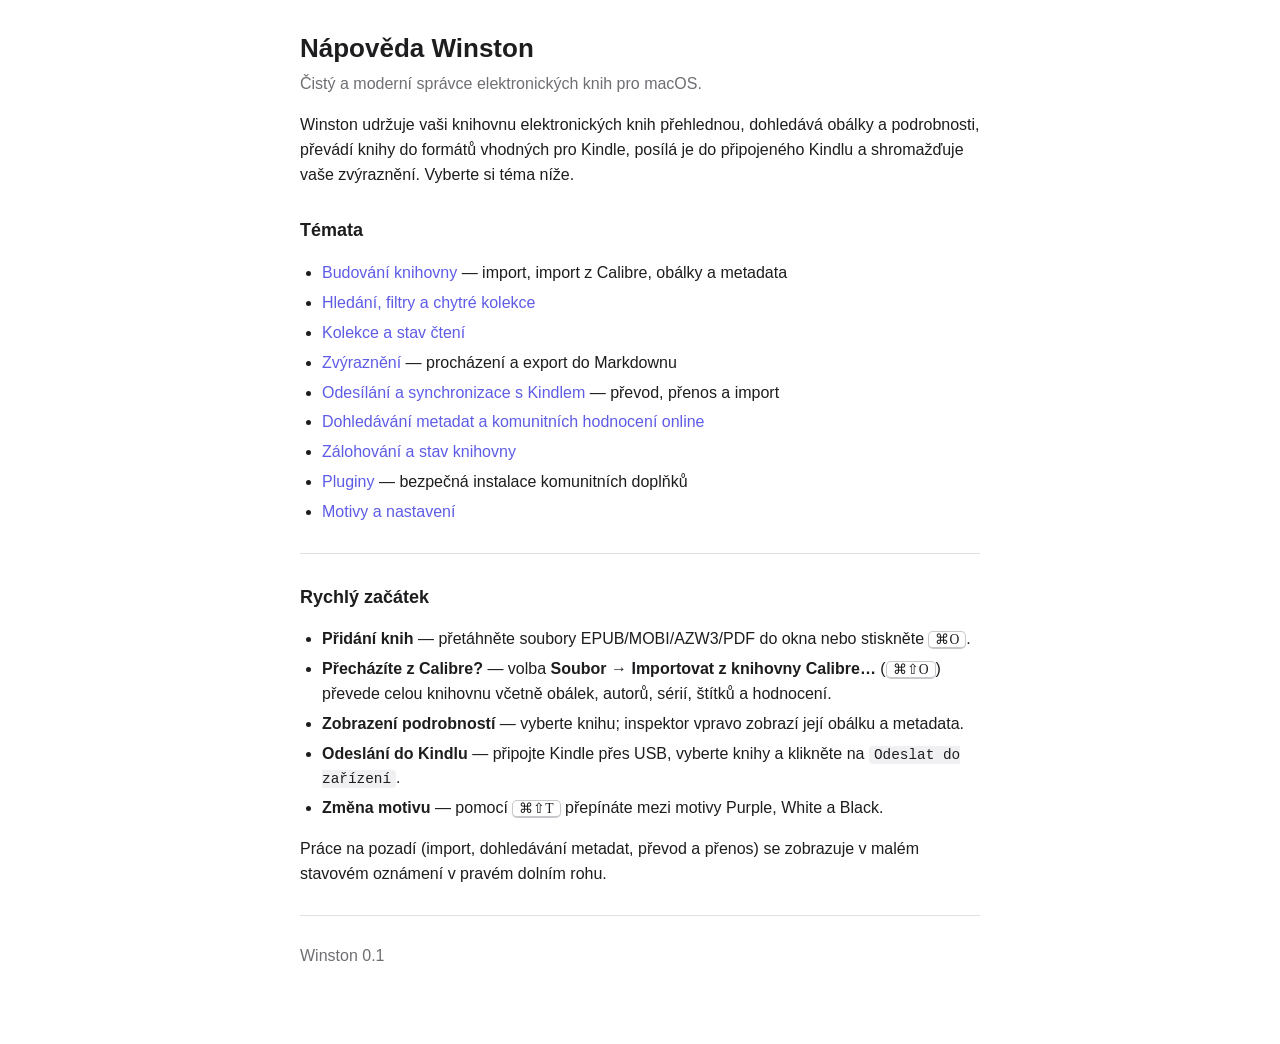
==== Winston/Help/WinstonHelp.help/Contents/Resources/cs.lproj/index.html @ a004639d "feat(help): localize the help book" ====
<!DOCTYPE html>
<html lang="cs">
<head>
    <meta charset="UTF-8">
    <meta name="AppleTitle" content="cz.annajung.Winston.helpbook">
    <meta name="robots" content="anchors">
    <meta name="description" content="Nápověda k aplikaci Winston, správci elektronických knih pro macOS.">
    <title>Nápověda Winston</title>
    <link rel="stylesheet" href="sty/winston.css">
</head>
<body>
    <h1>Nápověda Winston</h1>
    <p class="subtitle">Čistý a moderní správce elektronických knih pro macOS.</p>

    <p>Winston udržuje vaši knihovnu elektronických knih přehlednou, dohledává obálky
    a podrobnosti, převádí knihy do formátů vhodných pro Kindle, posílá je do připojeného
    Kindlu a shromažďuje vaše zvýraznění. Vyberte si téma níže.</p>

    <h2>Témata</h2>
    <ul>
        <li><a href="library.html">Budování knihovny</a> — import, import z Calibre, obálky a metadata</li>
        <li><a href="library.html#search">Hledání, filtry a chytré kolekce</a></li>
        <li><a href="library.html#collections">Kolekce a stav čtení</a></li>
        <li><a href="library.html#highlights">Zvýraznění</a> — procházení a export do Markdownu</li>
        <li><a href="kindle.html">Odesílání a synchronizace s Kindlem</a> — převod, přenos a import</li>
        <li><a href="library.html#online">Dohledávání metadat a komunitních hodnocení online</a></li>
        <li><a href="library.html#backup">Zálohování a stav knihovny</a></li>
        <li><a href="plugins.html">Pluginy</a> — bezpečná instalace komunitních doplňků</li>
        <li><a href="kindle.html#themes">Motivy a nastavení</a></li>
    </ul>

    <hr>

    <h2>Rychlý začátek</h2>
    <ul>
        <li><b>Přidání knih</b> — přetáhněte soubory EPUB/MOBI/AZW3/PDF do okna nebo stiskněte <kbd>⌘O</kbd>.</li>
        <li><b>Přecházíte z Calibre?</b> — volba <b>Soubor → Importovat z knihovny Calibre…</b> (<kbd>⌘⇧O</kbd>) převede celou knihovnu včetně obálek, autorů, sérií, štítků a hodnocení.</li>
        <li><b>Zobrazení podrobností</b> — vyberte knihu; inspektor vpravo zobrazí její obálku a metadata.</li>
        <li><b>Odeslání do Kindlu</b> — připojte Kindle přes USB, vyberte knihy a klikněte na <span class="badge">Odeslat do zařízení</span>.</li>
        <li><b>Změna motivu</b> — pomocí <kbd>⌘⇧T</kbd> přepínáte mezi motivy Purple, White a Black.</li>
    </ul>

    <p>Práce na pozadí (import, dohledávání metadat, převod a přenos)
    se zobrazuje v malém stavovém oznámení v pravém dolním rohu.</p>

    <hr>
    <p class="subtitle">Winston 0.1</p>
</body>
</html>
---- Winston/Help/WinstonHelp.help/Contents/Resources/cs.lproj/sty/winston.css ----
:root { color-scheme: light dark; }
body {
    font: -apple-system-body;
    font-family: -apple-system, "SF Pro Text", Helvetica, sans-serif;
    line-height: 1.55;
    margin: 0 auto;
    max-width: 680px;
    padding: 28px 32px 60px;
    color: #1d1d1f;
}
@media (prefers-color-scheme: dark) {
    body { color: #f5f5f7; background: #1e1e1e; }
    a { color: #0a84ff; }
    code, .badge { background: #2c2c2e; }
    hr { border-color: #3a3a3c; }
}
h1 { font-size: 26px; font-weight: 800; margin: 0 0 4px; }
h2 { font-size: 18px; font-weight: 700; margin: 30px 0 8px; }
.subtitle { color: #6e6e73; margin-top: 0; }
a { color: #5e5ce6; text-decoration: none; }
a:hover { text-decoration: underline; }
ul { padding-left: 22px; }
li { margin: 5px 0; }
code, .badge {
    font-family: "SF Mono", ui-monospace, Menlo, monospace;
    font-size: 0.9em; background: #f0f0f2; padding: 1px 5px; border-radius: 4px;
}
hr { border: 0; border-top: 1px solid #e0e0e2; margin: 28px 0; }
.nav a { margin-right: 14px; font-weight: 600; }
kbd {
    font-family: -apple-system; border: 1px solid #c7c7cc; border-bottom-width: 2px;
    border-radius: 5px; padding: 0 6px; font-size: 0.85em;
}
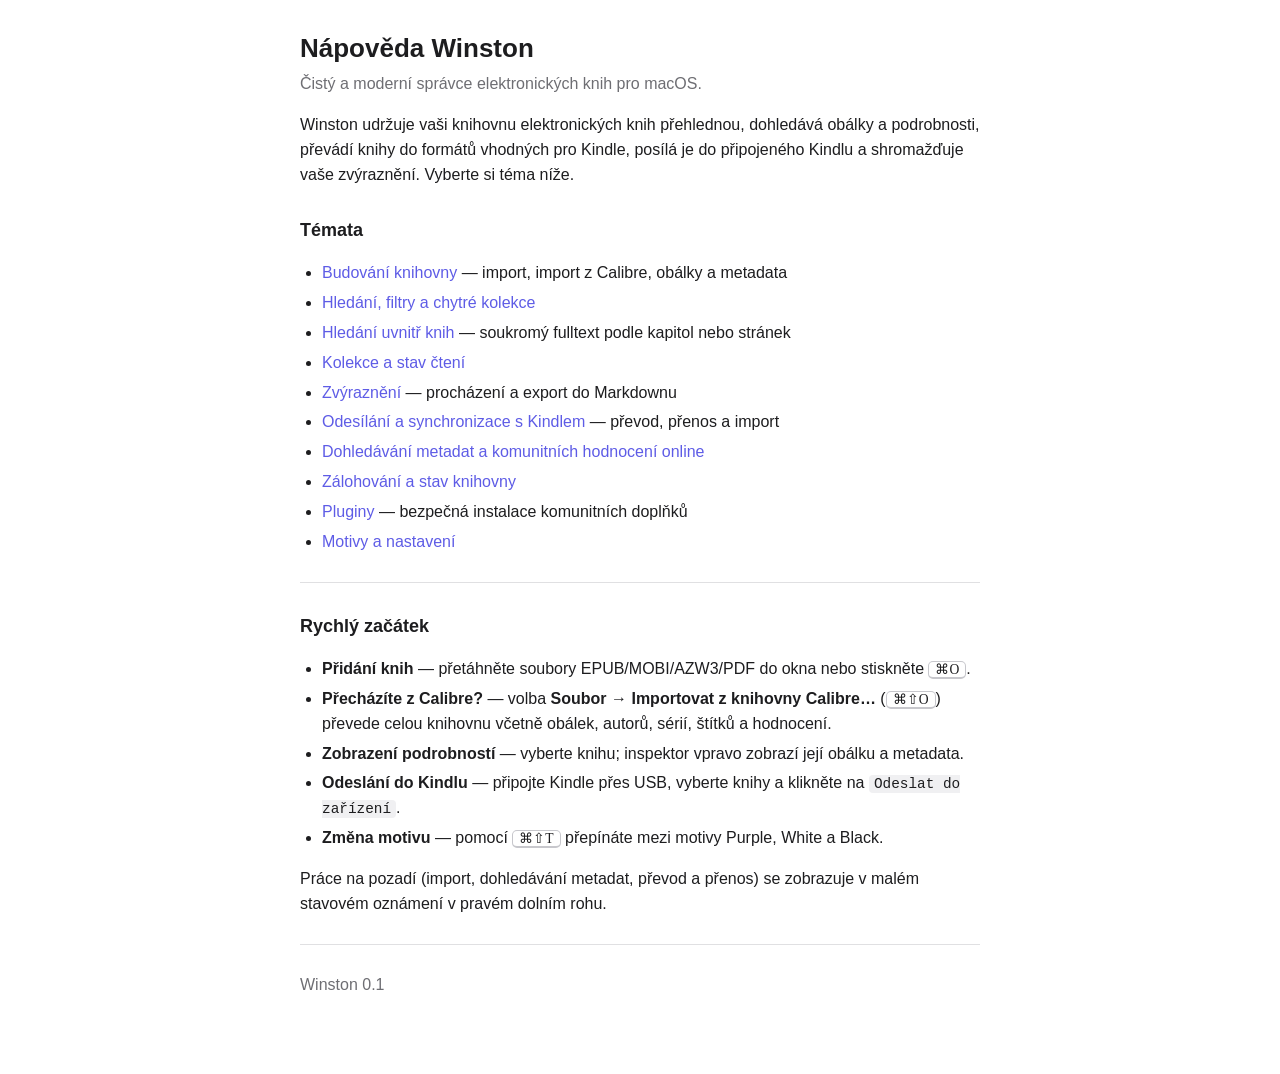
==== commit 73723db1: "feat(search): add local full-text book search" ====
--- a/Winston/Help/WinstonHelp.help/Contents/Resources/cs.lproj/index.html
+++ b/Winston/Help/WinstonHelp.help/Contents/Resources/cs.lproj/index.html
@@ -20,6 +20,7 @@
     <ul>
         <li><a href="library.html">Budování knihovny</a> — import, import z Calibre, obálky a metadata</li>
         <li><a href="library.html#search">Hledání, filtry a chytré kolekce</a></li>
+        <li><a href="library.html#full-text">Hledání uvnitř knih</a> — soukromý fulltext podle kapitol nebo stránek</li>
         <li><a href="library.html#collections">Kolekce a stav čtení</a></li>
         <li><a href="library.html#highlights">Zvýraznění</a> — procházení a export do Markdownu</li>
         <li><a href="kindle.html">Odesílání a synchronizace s Kindlem</a> — převod, přenos a import</li>
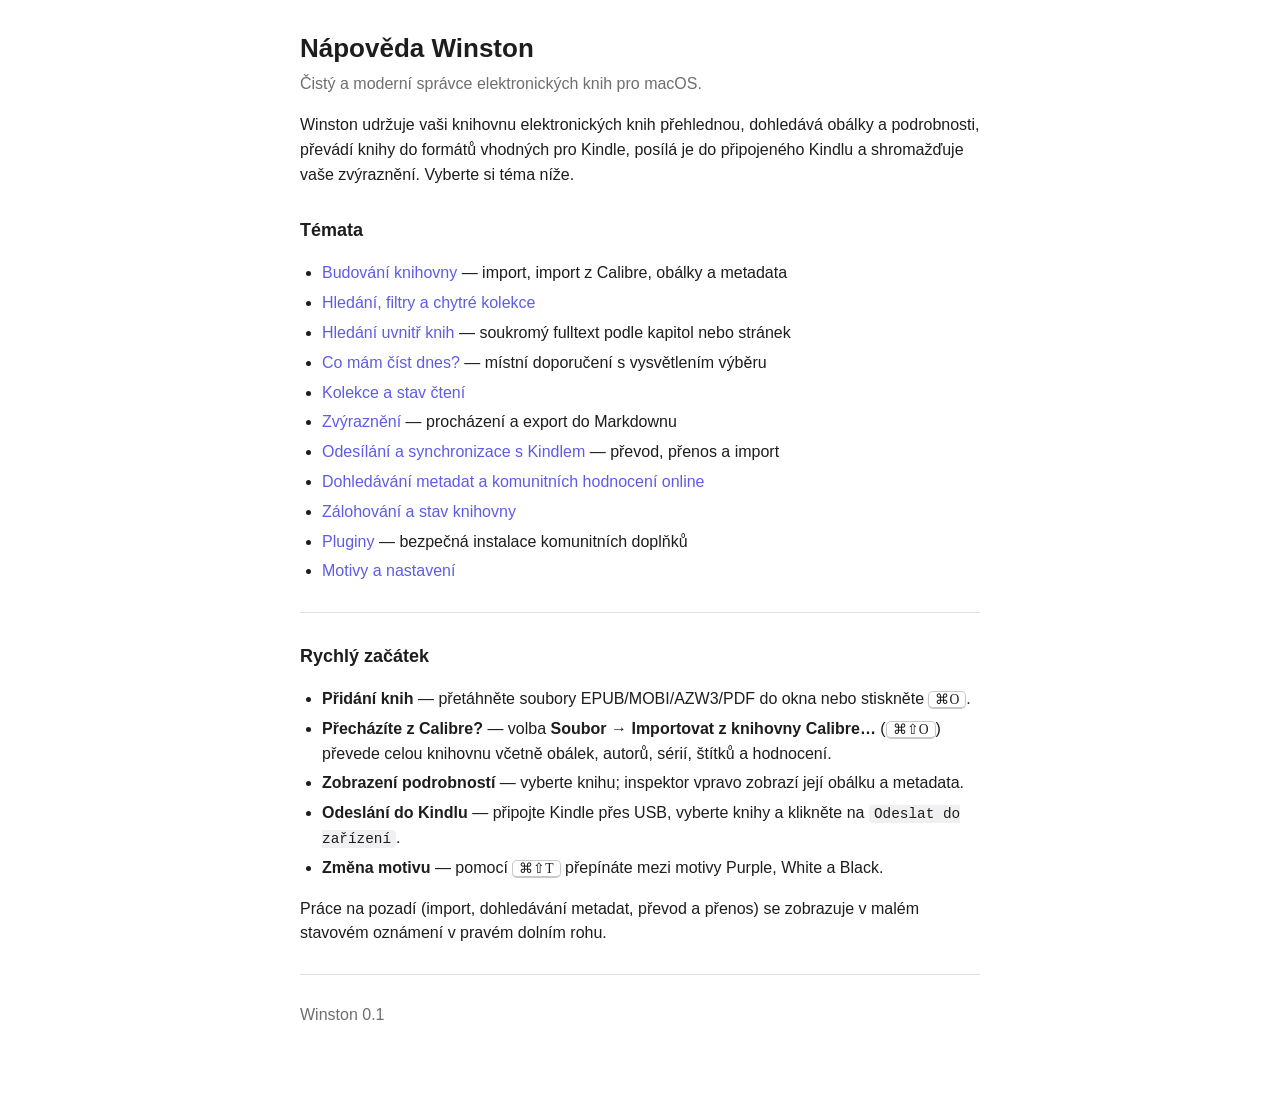
==== commit bbc1160b: "feat(library): add reading recommendations" ====
--- a/Winston/Help/WinstonHelp.help/Contents/Resources/cs.lproj/index.html
+++ b/Winston/Help/WinstonHelp.help/Contents/Resources/cs.lproj/index.html
@@ -21,6 +21,7 @@
         <li><a href="library.html">Budování knihovny</a> — import, import z Calibre, obálky a metadata</li>
         <li><a href="library.html#search">Hledání, filtry a chytré kolekce</a></li>
         <li><a href="library.html#full-text">Hledání uvnitř knih</a> — soukromý fulltext podle kapitol nebo stránek</li>
+        <li><a href="library.html#read-today">Co mám číst dnes?</a> — místní doporučení s vysvětlením výběru</li>
         <li><a href="library.html#collections">Kolekce a stav čtení</a></li>
         <li><a href="library.html#highlights">Zvýraznění</a> — procházení a export do Markdownu</li>
         <li><a href="kindle.html">Odesílání a synchronizace s Kindlem</a> — převod, přenos a import</li>
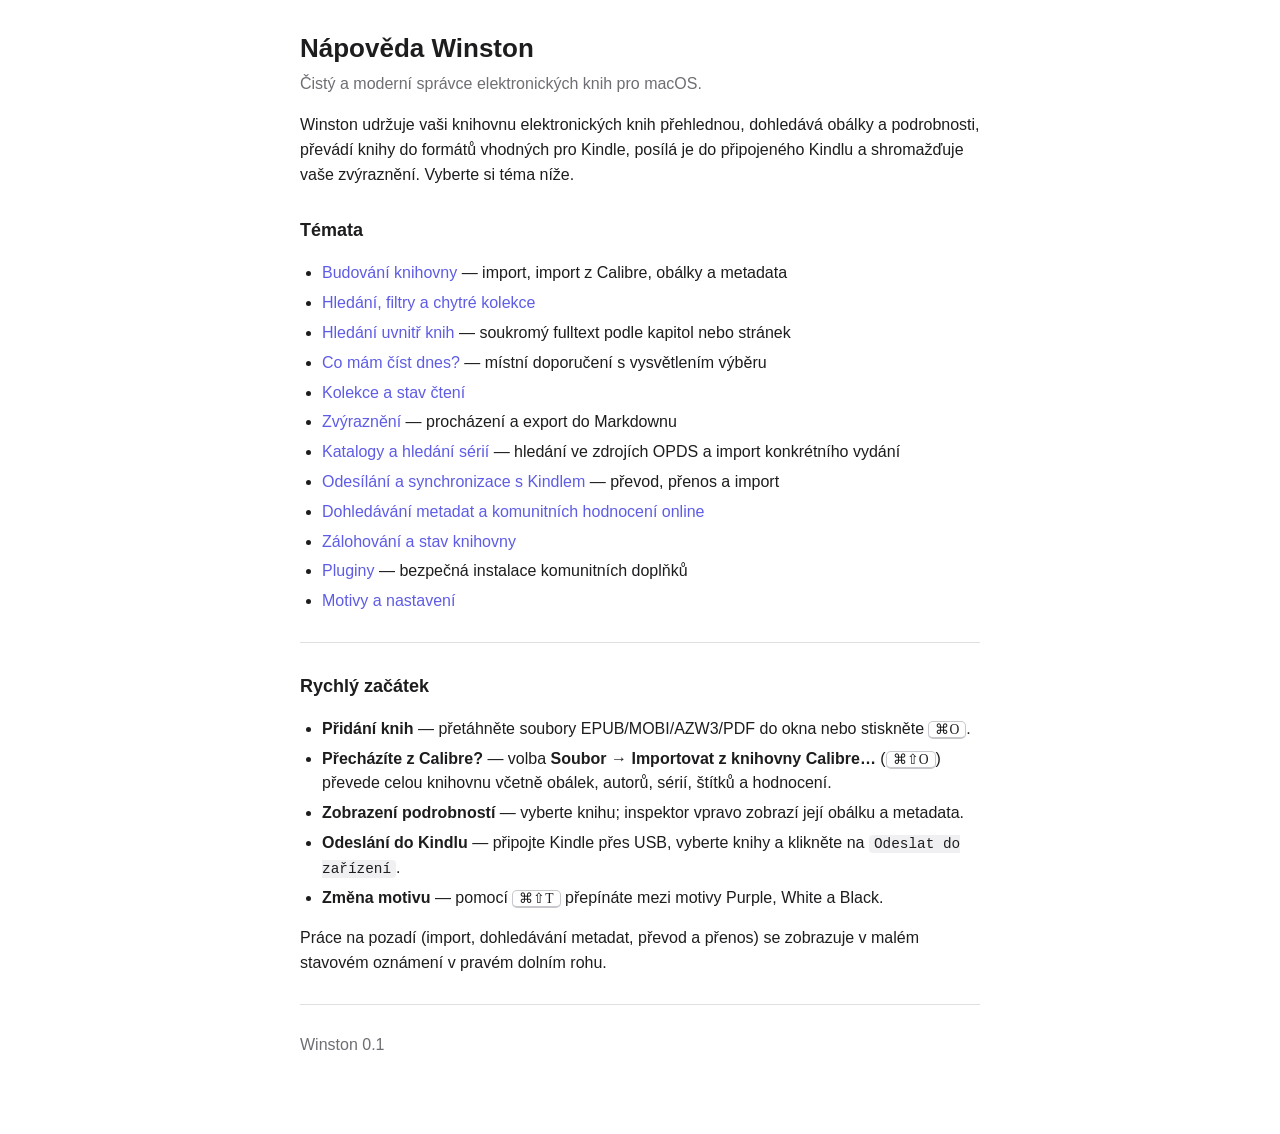
==== commit 66e2f727: "feat(opds): expose catalog settings" ====
--- a/Winston/Help/WinstonHelp.help/Contents/Resources/cs.lproj/index.html
+++ b/Winston/Help/WinstonHelp.help/Contents/Resources/cs.lproj/index.html
@@ -24,6 +24,7 @@
         <li><a href="library.html#read-today">Co mám číst dnes?</a> — místní doporučení s vysvětlením výběru</li>
         <li><a href="library.html#collections">Kolekce a stav čtení</a></li>
         <li><a href="library.html#highlights">Zvýraznění</a> — procházení a export do Markdownu</li>
+        <li><a href="catalogs.html">Katalogy a hledání sérií</a> — hledání ve zdrojích OPDS a import konkrétního vydání</li>
         <li><a href="kindle.html">Odesílání a synchronizace s Kindlem</a> — převod, přenos a import</li>
         <li><a href="library.html#online">Dohledávání metadat a komunitních hodnocení online</a></li>
         <li><a href="library.html#backup">Zálohování a stav knihovny</a></li>
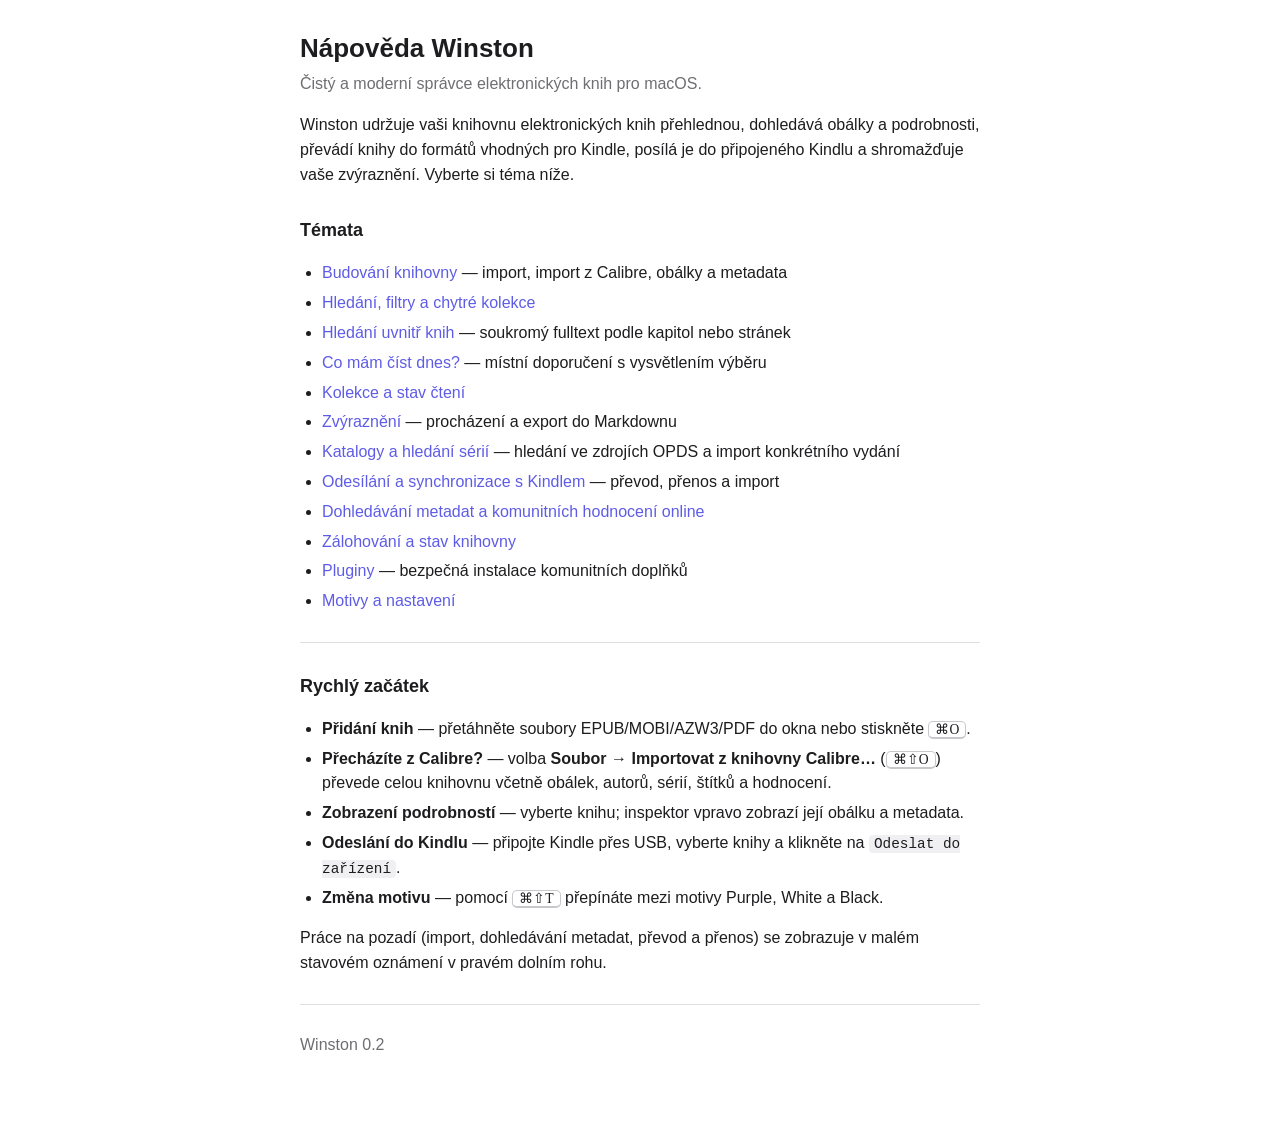
==== commit 8c480e74: "chore(release): prepare Winston 0.2" ====
--- a/Winston/Help/WinstonHelp.help/Contents/Resources/cs.lproj/index.html
+++ b/Winston/Help/WinstonHelp.help/Contents/Resources/cs.lproj/index.html
@@ -47,6 +47,6 @@
     se zobrazuje v malém stavovém oznámení v pravém dolním rohu.</p>
 
     <hr>
-    <p class="subtitle">Winston 0.1</p>
+    <p class="subtitle">Winston 0.2</p>
 </body>
 </html>
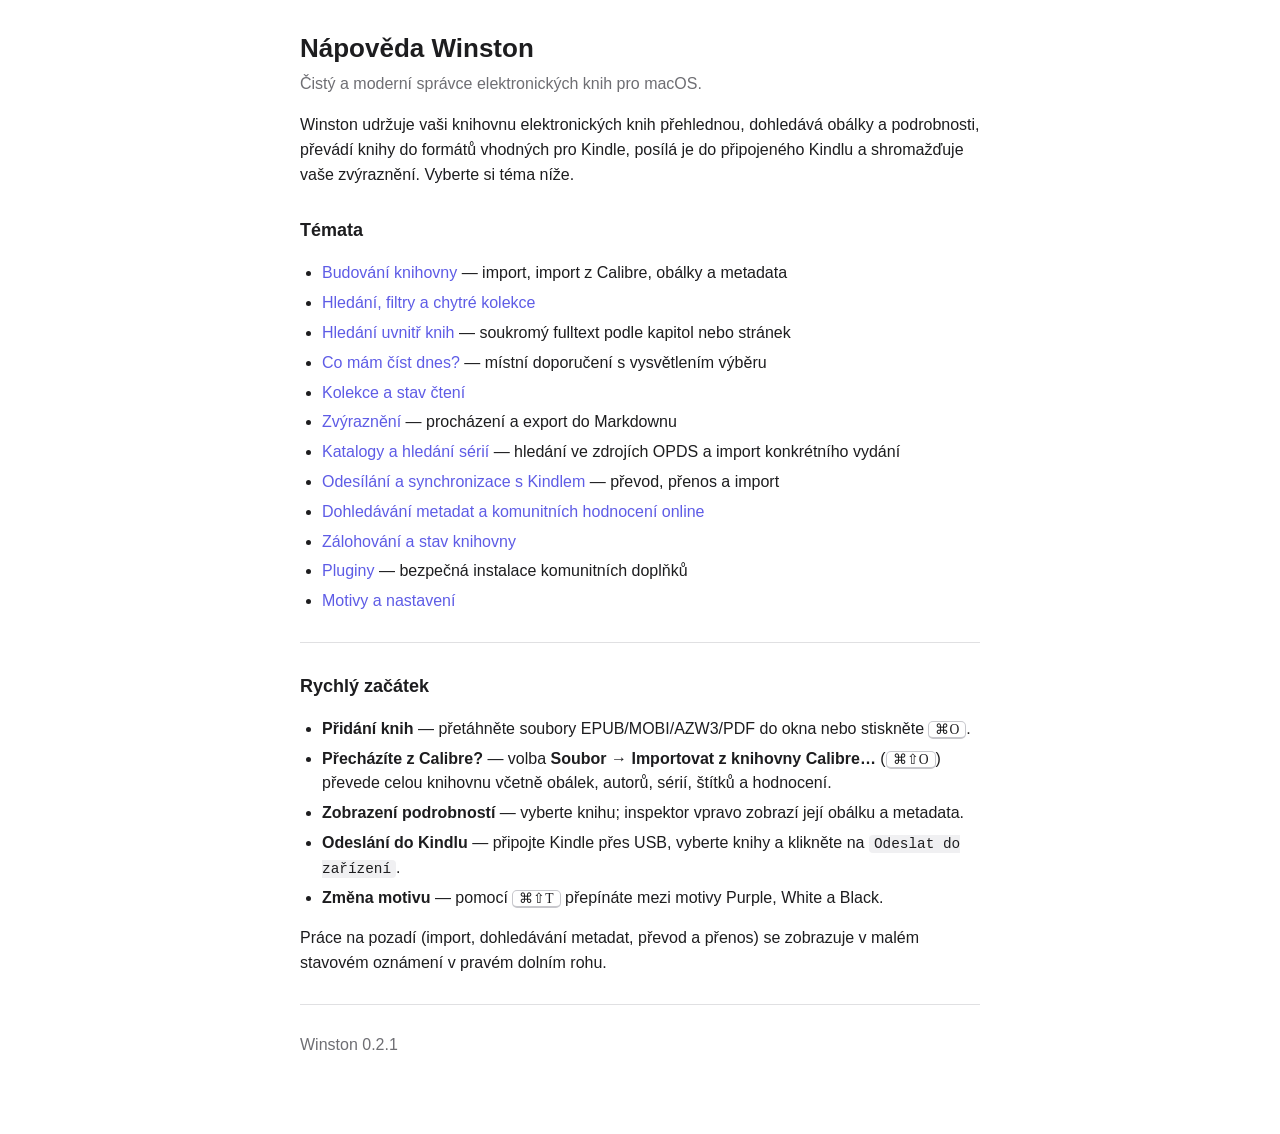
==== commit 54473ca2: "chore(release): prepare Winston 0.2.1" ====
--- a/Winston/Help/WinstonHelp.help/Contents/Resources/cs.lproj/index.html
+++ b/Winston/Help/WinstonHelp.help/Contents/Resources/cs.lproj/index.html
@@ -47,6 +47,6 @@
     se zobrazuje v malém stavovém oznámení v pravém dolním rohu.</p>
 
     <hr>
-    <p class="subtitle">Winston 0.2</p>
+    <p class="subtitle">Winston 0.2.1</p>
 </body>
 </html>
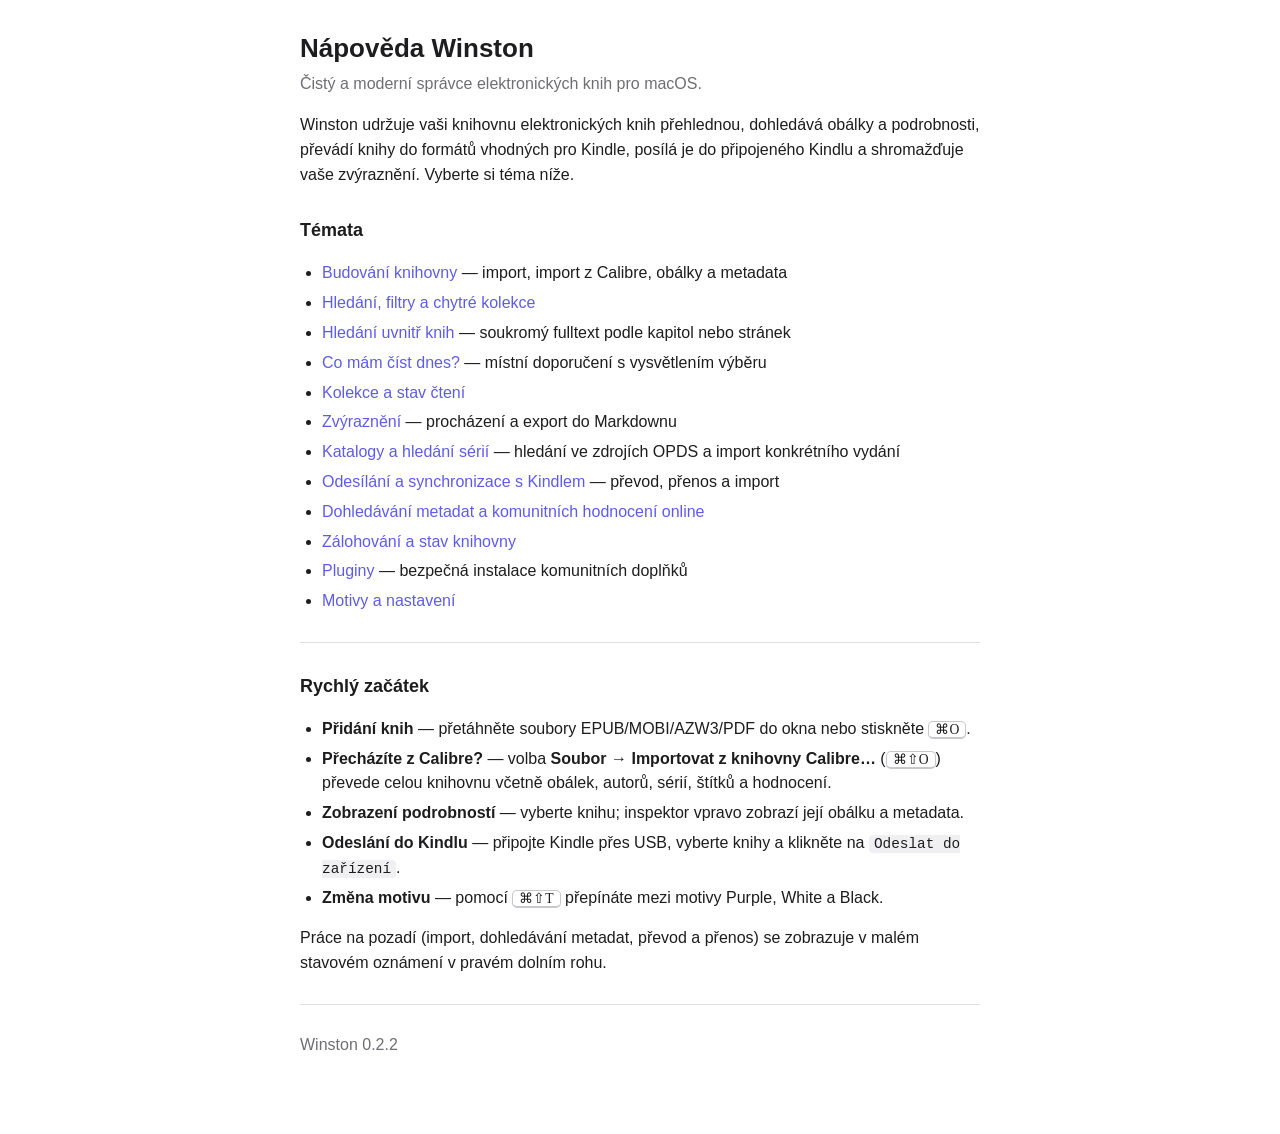
==== commit c7cfd40a: "chore(release): prepare Winston 0.2.2" ====
--- a/Winston/Help/WinstonHelp.help/Contents/Resources/cs.lproj/index.html
+++ b/Winston/Help/WinstonHelp.help/Contents/Resources/cs.lproj/index.html
@@ -47,6 +47,6 @@
     se zobrazuje v malém stavovém oznámení v pravém dolním rohu.</p>
 
     <hr>
-    <p class="subtitle">Winston 0.2.1</p>
+    <p class="subtitle">Winston 0.2.2</p>
 </body>
 </html>
